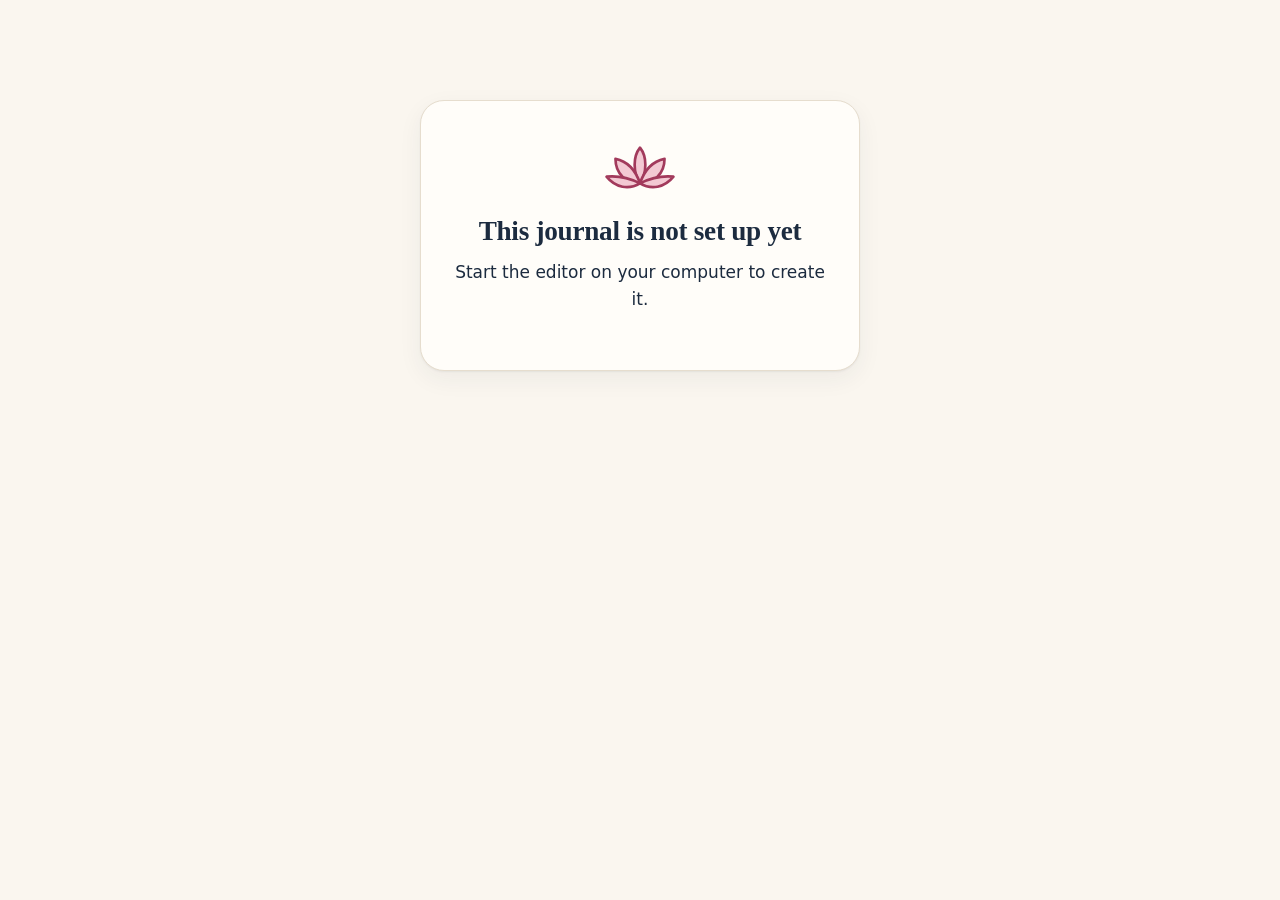
==== index.html @ d0c633f1 "Journal Co-Authored-By: Claude Opus 5.5 <noreply@anthropic.com>" ====
<!DOCTYPE html>
<html lang="en">
<head>
<meta charset="utf-8">
<meta name="viewport" content="width=device-width, initial-scale=1">
<meta name="robots" content="noindex, nofollow, noarchive">
<meta name="referrer" content="no-referrer">
<meta http-equiv="Content-Security-Policy" content="default-src 'self'; img-src 'self' blob: data:; media-src blob:; frame-src blob:; object-src 'none'; base-uri 'none'; form-action 'none'">
<title>A private family journal</title>
<link rel="stylesheet" href="assets/css/site.css">
</head>
<body>
<a class="skip" href="#main">Skip to content</a>
<header class="top" id="top" hidden>
  <a class="brand" href="#/"><svg class="lily" viewBox="0 0 32 26" aria-hidden="true"><path d="M16 3c3.200 4 3.200 11 0 16c-3.200-5-3.200-12 0-16z"/><path d="M5 8c5 1 9 5 11 11c-6 0-11-4-11-11z"/><path d="M27 8c-5 1-9 5-11 11c6 0 11-4 11-11z"/><path d="M1 16c5-.5 10 .5 15 3c-5 3-11 2-15-3z"/><path d="M31 16c-5-.5-10 .5-15 3c5 3 11 2 15-3z"/></svg><span id="brand-title"></span></a>
  <nav id="nav" aria-label="Main"></nav>
</header>
<main id="main" tabindex="-1"><p class="loading">Opening…</p></main>
<footer class="foot" id="foot" hidden></footer>
<template id="lily"><svg class="lily" viewBox="0 0 32 26" aria-hidden="true"><path d="M16 3c3.200 4 3.200 11 0 16c-3.200-5-3.200-12 0-16z"/><path d="M5 8c5 1 9 5 11 11c-6 0-11-4-11-11z"/><path d="M27 8c-5 1-9 5-11 11c6 0 11-4 11-11z"/><path d="M1 16c5-.5 10 .5 15 3c-5 3-11 2-15-3z"/><path d="M31 16c-5-.5-10 .5-15 3c5 3 11 2 15-3z"/></svg></template>
<script type="module" src="assets/js/app.js"></script>
</body>
</html>
---- assets/css/site.css ----
:root {
  --bg: #faf6ef; --paper: #fffdf9; --ink: #1c2b3f; --soft: #56657a; --line: #e6ddce; --accent: #1f6f6b; --accent-ink: #fff;
  --serif: "Iowan Old Style", "Palatino Linotype", Palatino, Georgia, serif;
  --sans: system-ui, -apple-system, "Segoe UI", Roboto, sans-serif;
  --radius: 14px; --shadow: 0 1px 2px rgba(28, 43, 63, .06), 0 8px 24px rgba(28, 43, 63, .06);
}
.c-teal { --c: #1f6f6b; --ct: #e3f1ef; } .c-navy { --c: #24426b; --ct: #e4eaf4; } .c-gold { --c: #8a6410; --ct: #f8edcf; }
.c-coral { --c: #b04a33; --ct: #fbe6df; } .c-green { --c: #3d6b2f; --ct: #e6f1df; } .c-plum { --c: #6b3f7a; --ct: #f0e5f4; }
.c-rose { --c: #a23a5c; --ct: #f9e3ea; } .c-slate { --c: #47566a; --ct: #e9edf2; } .c-pending { --c: #8794a5; --ct: #eef0f2; }

* { box-sizing: border-box; }
[hidden] { display: none !important; }
html { -webkit-text-size-adjust: 100%; }
body { margin: 0; background: var(--bg); color: var(--ink); font: 17px/1.6 var(--sans); min-height: 100vh; display: flex; flex-direction: column; }
h1, h2, h3 { font-family: var(--serif); line-height: 1.2; margin: 0 0 .4em; font-weight: 600; letter-spacing: -.01em; }
h1 { font-size: clamp(1.9rem, 4.5vw, 2.8rem); } h2 { font-size: 1.45rem; margin-top: 2.2rem; } h3 { font-size: 1.2rem; }
p { margin: 0 0 1em; }
a { color: var(--accent); text-underline-offset: 3px; }
:focus-visible { outline: 3px solid #e0a83a; outline-offset: 2px; border-radius: 4px; }
.skip { position: absolute; left: -999px; } .skip:focus { left: 12px; top: 12px; background: var(--paper); padding: 8px 12px; z-index: 9; }
main { width: 100%; max-width: 1040px; margin: 0 auto; padding: 28px 20px 64px; flex: 1; }
.loading, .empty { color: var(--soft); text-align: center; padding: 48px 0; }
.lead { font-size: 1.15rem; color: var(--soft); max-width: 60ch; }
.sub, .date { color: var(--soft); font-size: .95rem; } .date { margin: 0 0 .5em; }
.msg { color: #a33a1f; min-height: 1.2em; margin: .6em 0 0; }

.top { display: flex; flex-wrap: wrap; align-items: center; gap: 8px 24px; padding: 12px 20px; background: var(--paper); border-bottom: 1px solid var(--line); position: sticky; top: 0; z-index: 5; }
.brand { display: flex; align-items: center; gap: 10px; font: 600 1.2rem var(--serif); color: var(--ink); text-decoration: none; }
.lily { width: 34px; height: 28px; fill: #f3c9d3; stroke: #a23a5c; stroke-width: 1.2; stroke-linejoin: round; flex: none; }
.top nav { display: flex; gap: 4px; overflow-x: auto; flex: 1; scrollbar-width: thin; }
.top nav a { white-space: nowrap; padding: 8px 12px; border-radius: 999px; text-decoration: none; color: var(--soft); font-size: .95rem; }
.top nav a:hover { background: var(--bg); color: var(--ink); }
.top nav a[aria-current] { background: var(--ink); color: #fff; }
.foot { display: flex; flex-wrap: wrap; gap: 8px 20px; justify-content: center; align-items: center; padding: 18px 20px; color: var(--soft); font-size: .9rem; border-top: 1px solid var(--line); }

.btn { display: inline-flex; align-items: center; gap: 6px; background: var(--accent); color: var(--accent-ink); border: 2px solid var(--accent); padding: 10px 20px; border-radius: 999px; font: 600 1rem var(--sans); text-decoration: none; cursor: pointer; min-height: 44px; }
.btn:hover { filter: brightness(1.1); } .btn:disabled { opacity: .55; cursor: default; }
.btn.ghost { background: transparent; color: var(--accent); } .btn.danger { background: transparent; color: #a33a1f; border-color: #a33a1f; }
.plain, .linkbtn { background: none; border: 0; padding: 0; color: inherit; font: inherit; cursor: pointer; }
.linkbtn { color: var(--accent); display: inline-flex; align-items: center; gap: 4px; text-decoration: underline; }

.lockbox { max-width: 440px; margin: 8vh auto 0; text-align: center; background: var(--paper); border: 1px solid var(--line); border-radius: 24px; padding: 40px 28px; box-shadow: var(--shadow); }
.lockbox .lily { width: 72px; height: 58px; margin-bottom: 8px; }
.lockbox h1 { font-size: 1.7rem; }
.lockform, .lockbox form, form.lockbox { display: grid; gap: 10px; text-align: left; margin-top: 18px; }
input, select, textarea { font: inherit; color: var(--ink); background: #fff; border: 1.5px solid #b9ad99; border-radius: 10px; padding: 10px 12px; width: 100%; min-height: 44px; }
textarea { resize: vertical; }
label { font-weight: 600; font-size: .95rem; }

.hero { text-align: center; padding: 36px 16px 44px; background: radial-gradient(ellipse at top, #fdeef1 0%, transparent 62%); border-radius: 28px; }
.hero .lily { width: 96px; height: 78px; }
.hero .lead { margin: 0 auto 1em; }
.now { background: var(--paper); border: 1px solid var(--line); display: block; width: fit-content; margin: 0 auto 1.2em; padding: 8px 16px; border-radius: 999px; font-size: .95rem; }
.hero .btn { margin-top: 6px; display: inline-flex; }

.tiles { display: grid; grid-template-columns: repeat(auto-fill, minmax(150px, 1fr)); gap: 14px; }
.tile { display: grid; gap: 2px; padding: 18px; background: var(--ct); border-radius: var(--radius); text-decoration: none; color: var(--ink); border: 1.5px solid transparent; transition: transform .15s; }
.tile:hover { border-color: var(--c); transform: translateY(-2px); }
.tile span:last-child { color: var(--soft); font-size: .9rem; }
.tile-icon { display: inline-grid; place-items: center; width: 48px; height: 48px; border-radius: 50%; background: var(--paper); color: var(--c); margin-bottom: 8px; }
.area-head { display: flex; align-items: center; gap: 14px; } .area-head h1 { margin: 0; } .area-head .tile-icon { background: var(--ct); width: 60px; height: 60px; margin: 0; }

.chip { display: inline-flex; align-items: center; gap: 6px; background: var(--ct); color: var(--c); border: 1.5px solid transparent; padding: 3px 12px 3px 9px; border-radius: 999px; font-size: .85rem; font-weight: 600; text-decoration: none; white-space: nowrap; }
a.chip:hover { border-color: var(--c); } .chip[aria-current] { background: var(--c); color: #fff; }
.filters { display: flex; flex-wrap: wrap; gap: 8px; margin: 18px 0 8px; } .filters .chip { padding: 8px 14px 8px 11px; font-size: .92rem; }
.badges { display: flex; flex-wrap: wrap; gap: 6px; } .badges:empty { display: none; }
.badge { display: inline-flex; align-items: center; gap: 4px; font-size: .78rem; font-weight: 600; padding: 2px 9px; border-radius: 6px; background: #e9edf2; color: #47566a; }
.badge.sample { background: #fff3cd; color: #6d4f00; border: 1px dashed #c9a53a; }

.cards { display: grid; grid-template-columns: repeat(auto-fill, minmax(270px, 1fr)); gap: 18px; } .cards.one { grid-template-columns: minmax(0, 560px); }
.card { display: flex; flex-direction: column; background: var(--paper); border: 1px solid var(--line); border-left: 5px solid var(--c); border-radius: var(--radius); overflow: hidden; text-decoration: none; color: var(--ink); box-shadow: var(--shadow); transition: transform .15s; }
.card:hover { transform: translateY(-2px); }
.card-body { padding: 16px 18px 18px; } .card h3 { margin: 8px 0 2px; }
.card-meta { display: flex; flex-wrap: wrap; gap: 8px; align-items: center; }
.card .desc { color: var(--soft); font-size: .95rem; display: -webkit-box; -webkit-line-clamp: 3; -webkit-box-orient: vertical; overflow: hidden; margin-bottom: .6em; }
.thumb { position: relative; aspect-ratio: 16 / 10; background: var(--ct); color: var(--c); display: grid; place-items: center; overflow: hidden; }
.thumb img { width: 100%; height: 100%; object-fit: cover; display: block; }
.playmark { position: absolute; inset: auto auto 10px 10px; background: rgba(28, 43, 63, .8); color: #fff; border-radius: 50%; width: 36px; height: 36px; display: grid; place-items: center; }

.timeline, .moments { list-style: none; margin: 0; padding: 0; }
.year-mark { position: sticky; top: 64px; z-index: 2; display: inline-block; background: var(--ink); color: #fff; padding: 4px 16px; border-radius: 999px; font: 600 1rem var(--sans); margin: 28px 0 14px; }
.moments { border-left: 3px solid var(--line); margin-left: 14px; padding-left: 24px; display: grid; gap: 18px; }
.moments > li { position: relative; max-width: 640px; }
.moments > li::before { content: ""; position: absolute; left: -33px; top: 22px; width: 13px; height: 13px; border-radius: 50%; background: var(--paper); border: 3px solid var(--accent); }
@media (min-width: 900px) {
  .moments { margin-left: 50%; } .moments > li { width: min(440px, 44vw); }
  .moments > li:nth-child(odd) { margin-left: calc(-1 * min(440px, 44vw) - 51px); }
  .moments > li:nth-child(odd)::before { left: auto; right: -34.500px; }
  .timeline .year { text-align: center; } .timeline .moments { text-align: left; }
  .moments > li:nth-child(even) { margin-top: 40px; } .moments > li:nth-child(odd) + li { margin-top: -60px; }
}

.entry { max-width: 760px; margin: 0 auto; }
.backlink { display: inline-flex; align-items: center; gap: 4px; margin-bottom: 18px; text-decoration: none; font-weight: 600; }
.entry h1 { margin-top: 12px; }
.media-grid { display: grid; grid-template-columns: repeat(auto-fit, minmax(240px, 1fr)); gap: 16px; margin: 24px 0; }
.media { margin: 0; background: var(--paper); border: 1px solid var(--line); border-radius: var(--radius); overflow: hidden; }
.media .plain { display: block; width: 100%; } .media .btn { margin: 14px; } .media.busy { opacity: .7; }
.media video, .media audio { width: 100%; display: block; } .media audio { padding: 12px; }
.media figcaption { padding: 8px 14px 12px; color: var(--soft); font-size: .9rem; }
.thumb.big { aspect-ratio: 4 / 3; }
.reflection, .parent-note { margin: 24px 0; padding: 20px 24px; border-radius: var(--radius); }
.reflection { background: #fdeef1; border-left: 5px solid #a23a5c; font-family: var(--serif); font-size: 1.15rem; }
.parent-note { background: #e9edf2; }
.reflection h2, .parent-note h2 { font: 700 .8rem var(--sans); letter-spacing: .08em; text-transform: uppercase; margin: 0 0 8px; color: var(--soft); }
.reflection p, .parent-note p { margin: 0; white-space: pre-wrap; } .entry .lead { white-space: pre-wrap; color: var(--ink); }
.tags span { display: inline-block; margin-right: 10px; color: var(--soft); }
.lightbox { border: 0; padding: 0; background: transparent; max-width: 96vw; max-height: 96vh; color: #fff; text-align: center; }
.lightbox::backdrop { background: rgba(15, 22, 33, .9); }
.lightbox img { max-width: 96vw; max-height: 86vh; border-radius: 8px; display: block; margin: 0 auto; }
.lightbox .close { position: fixed; top: 14px; right: 14px; color: #fff; width: 44px; height: 44px; }
.gallery { display: grid; grid-template-columns: repeat(auto-fill, minmax(170px, 1fr)); gap: 14px; margin-top: 18px; }
.gitem { text-decoration: none; color: var(--ink); background: var(--paper); border: 1px solid var(--line); border-radius: 12px; overflow: hidden; display: grid; }
.gitem .thumb { aspect-ratio: 1; } .gitem span { padding: 8px 10px 0; font-size: .9rem; font-weight: 600; } .gitem small { padding: 0 10px 10px; color: var(--soft); }

/* editor */
.panel { background: var(--paper); border: 1px solid var(--line); border-radius: 18px; padding: 24px; margin-bottom: 20px; box-shadow: var(--shadow); display: grid; gap: 14px; }
.panel.narrow { max-width: 560px; margin-inline: auto; } .panel h1, .panel h2 { margin: 0; }
.field { display: grid; gap: 4px; } .field small, fieldset small { color: var(--soft); font-weight: 400; }
.grid2, .grid3 { display: grid; gap: 14px; align-items: start; }
@media (min-width: 700px) { .grid2 { grid-template-columns: 1fr 1fr; } .grid3 { grid-template-columns: repeat(3, 1fr); } }
fieldset { border: 1px solid var(--line); border-radius: 14px; padding: 16px; display: grid; gap: 12px; margin: 0; min-width: 0; }
legend { font-weight: 700; padding: 0 8px; }
.row { display: flex; flex-wrap: wrap; gap: 10px; align-items: center; } .row.between { justify-content: space-between; }
.check { display: flex; gap: 8px; align-items: center; font-weight: 400; min-height: 36px; } .check input { width: 20px; height: 20px; min-height: 0; flex: none; }
#files { position: absolute; opacity: 0; width: 1px; height: 1px; min-height: 0; padding: 0; }
#files:focus-visible + .msg, label[for="files"]:focus-within { outline: 3px solid #e0a83a; }
label.btn { width: fit-content; }
.media-row { display: flex; gap: 14px; align-items: flex-start; padding: 12px; border: 1px solid var(--line); border-radius: 12px; }
.media-row .thumb { width: 110px; flex: none; border-radius: 8px; } .media-row .grow { flex: 1; display: grid; gap: 6px; min-width: 0; }
.media-edit { display: grid; gap: 10px; } .media-edit:empty { display: none; }
.who { display: flex; gap: 8px; align-items: center; background: var(--bg); padding: 10px 14px; border-radius: 10px; margin: 0; font-weight: 600; }
.tablewrap { overflow-x: auto; } table { border-collapse: collapse; width: 100%; font-size: .95rem; }
th, td { text-align: left; padding: 10px 12px; border-bottom: 1px solid var(--line); vertical-align: top; } th { color: var(--soft); font-size: .85rem; }
td .badge { margin-left: 8px; } tr.archived { opacity: .55; }
.area-row { border: 1px solid var(--line); border-radius: 12px; padding: 14px; display: grid; gap: 12px; margin-bottom: 12px; }
.checks { list-style: none; padding: 0; margin: 0; display: grid; gap: 8px; } .checks li { padding: 10px 14px; border-radius: 10px; background: #e6f1df; } .checks li.warn { background: #fff3cd; }
#toast { position: fixed; left: 50%; bottom: 24px; transform: translate(-50%, 120px); background: var(--ink); color: #fff; padding: 12px 20px; border-radius: 12px; transition: transform .25s; z-index: 20; max-width: 90vw; }
#toast.show { transform: translate(-50%, 0); }
@media (prefers-reduced-motion: reduce) { * { transition: none !important; } }
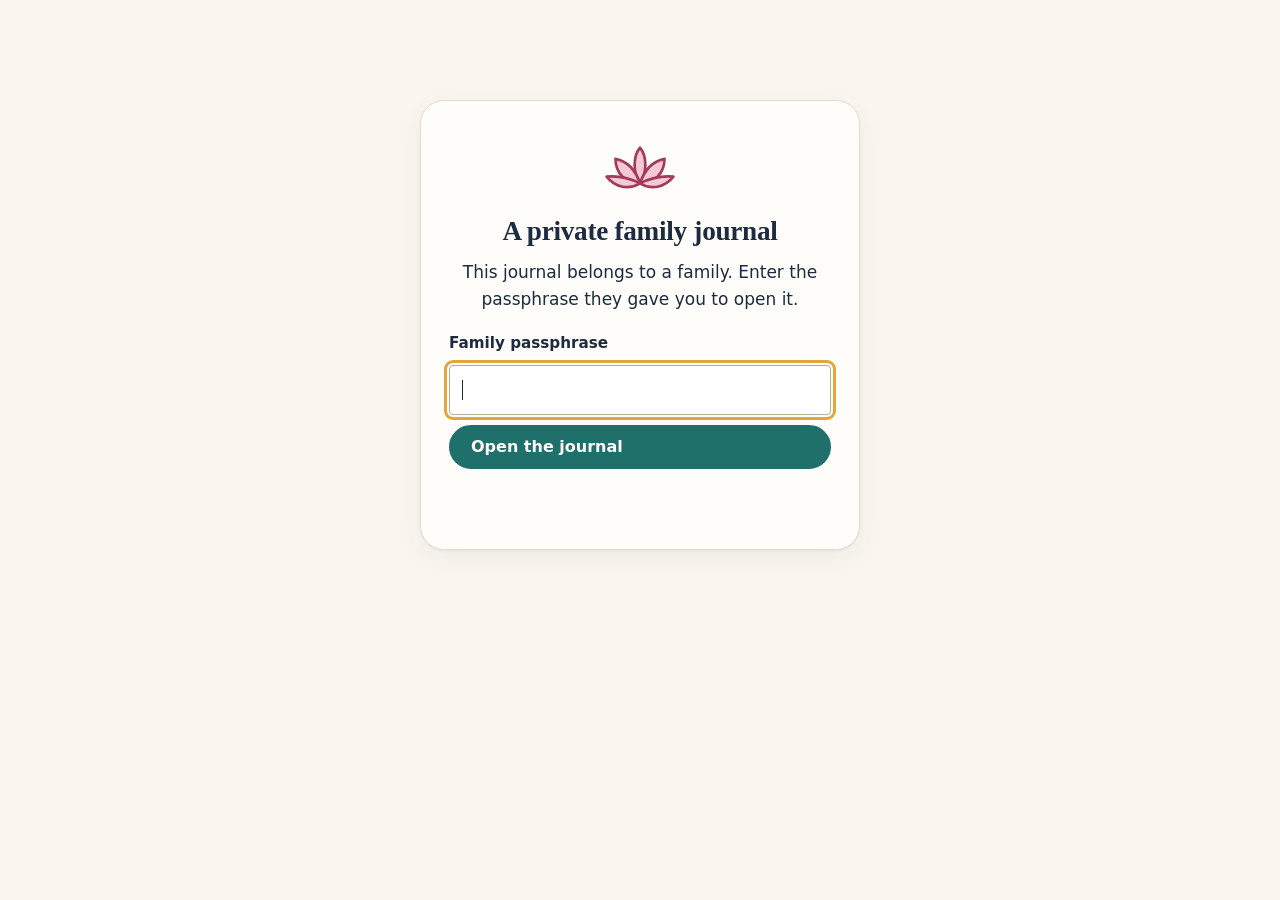
==== commit dd14a654: "Quick entry, time stamps and seals" ====
--- a/index.html
+++ b/index.html
@@ -7,7 +7,7 @@
 <meta name="referrer" content="no-referrer">
 <meta http-equiv="Content-Security-Policy" content="default-src 'self'; img-src 'self' blob: data:; media-src blob:; frame-src blob:; object-src 'none'; base-uri 'none'; form-action 'none'">
 <title>A private family journal</title>
-<link rel="stylesheet" href="assets/css/site.css">
+<link rel="stylesheet" href="assets/css/site.css?v=6">
 </head>
 <body>
 <a class="skip" href="#main">Skip to content</a>
@@ -18,6 +18,6 @@
 <main id="main" tabindex="-1"><p class="loading">Opening…</p></main>
 <footer class="foot" id="foot" hidden></footer>
 <template id="lily"><svg class="lily" viewBox="0 0 32 26" aria-hidden="true"><path d="M16 3c3.200 4 3.200 11 0 16c-3.200-5-3.200-12 0-16z"/><path d="M5 8c5 1 9 5 11 11c-6 0-11-4-11-11z"/><path d="M27 8c-5 1-9 5-11 11c6 0 11-4 11-11z"/><path d="M1 16c5-.5 10 .5 15 3c-5 3-11 2-15-3z"/><path d="M31 16c-5-.5-10 .5-15 3c5 3 11 2 15-3z"/></svg></template>
-<script type="module" src="assets/js/app.js"></script>
+<script type="module" src="assets/js/app.js?v=6"></script>
 </body>
 </html>
--- a/assets/css/site.css
+++ b/assets/css/site.css
@@ -138,3 +138,37 @@
 #toast { position: fixed; left: 50%; bottom: 24px; transform: translate(-50%, 120px); background: var(--ink); color: #fff; padding: 12px 20px; border-radius: 12px; transition: transform .25s; z-index: 20; max-width: 90vw; }
 #toast.show { transform: translate(-50%, 0); }
 @media (prefers-reduced-motion: reduce) { * { transition: none !important; } }
+
+/* piano studio */
+.stagebox { position: relative; border-radius: 18px; overflow: hidden; background: #0f1828; box-shadow: var(--shadow); aspect-ratio: 16 / 9; }
+#stage { width: 100%; height: 100%; display: block; }
+.overlay { position: absolute; left: 3%; top: 4%; margin: 0; color: #fff; font: 600 clamp(1rem, 2.6vw, 1.7rem) var(--serif); text-shadow: 0 1px 6px rgba(0, 0, 0, .6); pointer-events: none; }
+.overlay.dark { color: #1c2b3f; text-shadow: none; }
+.transport { display: flex; flex-wrap: wrap; align-items: center; gap: 12px; margin: 14px 0 22px; }
+.transport input[type=range] { flex: 1; min-width: 160px; padding: 0; border: 0; background: none; accent-color: var(--accent); }
+.transport select { width: auto; } .inline { display: flex; align-items: center; gap: 8px; font-weight: 400; }
+#clock { font-variant-numeric: tabular-nums; color: var(--soft); min-width: 7.5em; }
+.studio-grid { display: grid; gap: 18px; } @media (min-width: 860px) { .studio-grid { grid-template-columns: repeat(3, 1fr); } }
+.studio .panel { align-content: start; } .studio .panel h2 { font-size: 1.2rem; }
+.hint { color: var(--soft); font-size: .9rem; margin: 0; }
+#midifile { position: absolute; opacity: 0; width: 1px; height: 1px; min-height: 0; padding: 0; }
+progress { width: 100%; height: 12px; accent-color: var(--accent); }
+.btn.rec { background: #a33a1f; border-color: #a33a1f; }
+
+/* piano studio: dark lacquer and gold */
+body.studio { --bg: #0b090a; --paper: #151113; --ink: #f6eedd; --soft: #b9ab94; --line: #3a2e26; --accent: #e2b659; --accent-ink: #1a1206; --shadow: 0 10px 40px rgba(0, 0, 0, .5);
+  background: radial-gradient(1200px 600px at 50% -10%, #2a161b 0%, #0b090a 60%); }
+body.studio .top nav a[aria-current], body.studio .top nav a:hover { background: #241c1a; color: var(--ink); }
+body.studio input, body.studio select { background: #0f0c0d; color: var(--ink); border-color: #5a4a3a; }
+body.studio .stagebox { border: 1px solid #5a4424; box-shadow: 0 0 0 1px #000, 0 20px 70px rgba(226, 182, 89, .12), 0 10px 40px rgba(0, 0, 0, .6); background: #020203; }
+body.studio .overlay { color: #fff6e0; letter-spacing: .01em; } body.studio .overlay.dark { color: #2a1418; }
+body.studio .btn.rec { background: #c2264a; border-color: #c2264a; color: #fff; }
+body.studio .lily { fill: #3a2a12; stroke: #e2b659; }
+body.studio h1 { background: linear-gradient(90deg, #f6eedd, #e2b659); -webkit-background-clip: text; background-clip: text; color: transparent; width: fit-content; }
+body.studio main { max-width: 1500px; }
+.stagebox:fullscreen { aspect-ratio: auto; border-radius: 0; border: 0; display: grid; place-items: center; background: #000; }
+.stagebox:fullscreen #stage { height: auto; }
+#cap-preview { width: 100%; border-radius: 10px; background: #000; }
+.proof { margin: 28px 0 0; padding: 12px 16px; border: 1px solid var(--line); border-radius: 12px; background: var(--paper); font-size: .92rem; color: var(--soft); }
+.proof summary { cursor: pointer; font-weight: 600; color: var(--ink); display: flex; align-items: center; gap: 6px; flex-wrap: wrap; }
+.proof p { margin: .7em 0 0; } .proof code { font-size: .85em; } .proof-status.ok { color: #2f6b2a; font-weight: 600; } .proof-status.wait { color: #7a5a00; }
